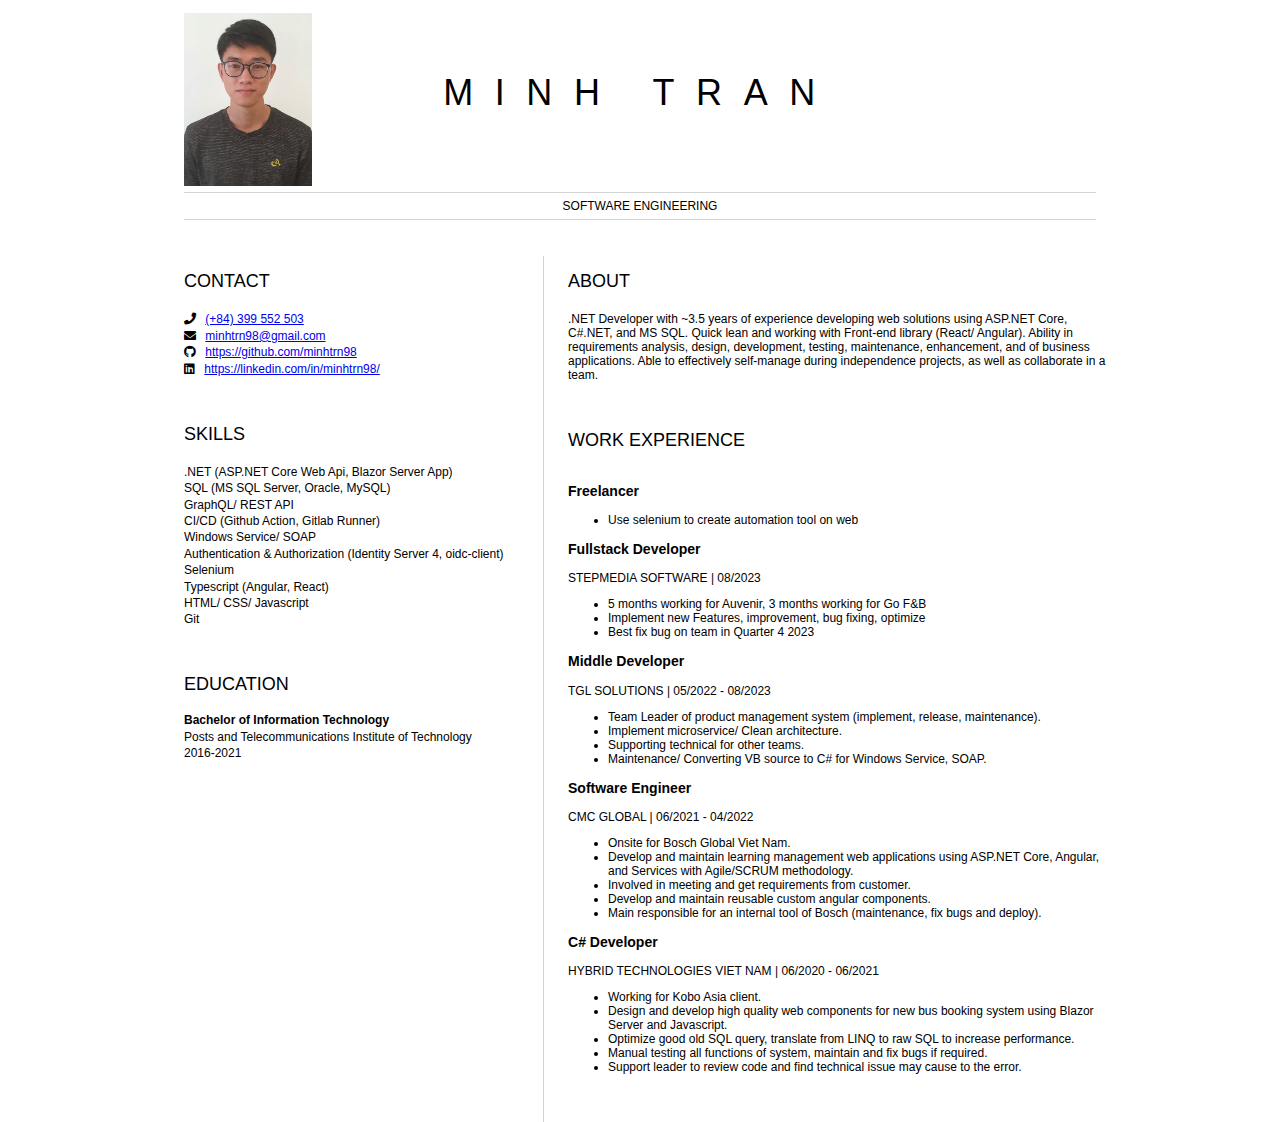
==== index.html @ 991db8da "add step media & freelancer" ====
<html>
  <head>
    <link href="style.css" rel="stylesheet" />
    <link
      rel="stylesheet"
      href="https://cdnjs.cloudflare.com/ajax/libs/font-awesome/5.15.4/css/all.min.css"
    />
    <title>Minh Tran resume</title>
  </head>

  <body>
    <header id="header">
      <img src="./avatar.jpg" id="avatar" title="avatar" />
      <h1><b>MINH</b> TRAN</h1>
      <hr />
      SOFTWARE ENGINEERING
      <hr />
    </header>
    <main>
      <article id="mainLeft">
        <section>
          <h2>CONTACT</h2>
          <p>
            <i class="fa fa-phone" aria-hidden="true"></i>
            <a href="callto:+84399552503">(+84) 399 552 503</a>
          </p>
          <p>
            <i class="fa fa-envelope" aria-hidden="true"></i>
            <a href="mailto:minhtrn98@gmail.com">minhtrn98@gmail.com</a>
          </p>
          <p>
            <i class="fab fa-github" aria-hidden="true"></i>
            <a href="https://github.com/minhtrn98" target="_blank"
              >https://github.com/minhtrn98</a
            >
          </p>
          <p>
            <i class="fab fa-linkedin" aria-hidden="true"></i>
            <a href="https://linkedin.com/in/minhtrn98/" target="_blank"
              >https://linkedin.com/in/minhtrn98/</a
            >
          </p>
        </section>
        <section>
          <h2>SKILLS</h2>
          <p>.NET (ASP.NET Core Web Api, Blazor Server App)</p>
          <p>SQL (MS SQL Server, Oracle, MySQL)</p>
          <p>GraphQL/ REST API</p>
          <p>CI/CD (Github Action, Gitlab Runner)</p>
          <p>Windows Service/ SOAP</p>
          <p>Authentication & Authorization (Identity Server 4, oidc-client)</p>
          <p>Selenium</p>
          <p>Typescript (Angular, React)</p>
          <p>HTML/ CSS/ Javascript</p>
          <p>Git</p>
        </section>
        <section>
          <h2>EDUCATION</h2>
          <b>Bachelor of Information Technology</b>
          <p>Posts and Telecommunications Institute of Technology</p>
          <p>2016-2021</p>
        </section>
      </article>
      <article id="mainRight">
        <section>
          <h2>ABOUT</h2>
          <p>
            .NET Developer with ~3.5 years of experience developing web
            solutions using ASP.NET Core, C#.NET, and MS SQL. Quick lean and
            working with Front-end library (React/ Angular). Ability in
            requirements analysis, design, development, testing, maintenance,
            enhancement, and of business applications. Able to effectively
            self-manage during independence projects, as well as collaborate in
            a team.
          </p>
        </section>
        <section>
          <h2>WORK EXPERIENCE</h2>
          <h3><b>Freelancer</b></h3>
          <ul>
            <li>Use selenium to create automation tool on web</li>
          </ul>
          <h3><b>Fullstack Developer</b></h3>
          <p>STEPMEDIA SOFTWARE | 08/2023</p>
          <ul>
            <li>5 months working for Auvenir, 3 months working for Go F&B</li>
            <li>Implement new Features, improvement, bug fixing, optimize</li>
            <li>Best fix bug on team in Quarter 4 2023</li>
          </ul>
          <h3><b>Middle Developer</b></h3>
          <p>TGL SOLUTIONS | 05/2022 - 08/2023</p>
          <ul>
            <li>
              Team Leader of product management system (implement, release,
              maintenance).
            </li>
            <li>Implement microservice/ Clean architecture.</li>
            <li>Supporting technical for other teams.</li>
            <li>
              Maintenance/ Converting VB source to C# for Windows Service, SOAP.
            </li>
          </ul>
          <h3><b>Software Engineer</b></h3>
          <p>CMC GLOBAL | 06/2021 - 04/2022</p>
          <ul>
            <li>Onsite for Bosch Global Viet Nam.</li>
            <li>
              Develop and maintain learning management web applications using
              ASP.NET Core, Angular, and Services with Agile/SCRUM methodology.
            </li>
            <li>Involved in meeting and get requirements from customer.</li>
            <li>Develop and maintain reusable custom angular components.</li>
            <li>
              Main responsible for an internal tool of Bosch (maintenance, fix
              bugs and deploy).
            </li>
          </ul>
          <h3><b>C# Developer</b></h3>
          <p>HYBRID TECHNOLOGIES VIET NAM | 06/2020 - 06/2021</p>
          <ul>
            <li>Working for Kobo Asia client.</li>
            <li>
              Design and develop high quality web components for new bus booking
              system using Blazor Server and Javascript.
            </li>
            <li>
              Optimize good old SQL query, translate from LINQ to raw SQL to
              increase performance.
            </li>
            <li>
              Manual testing all functions of system, maintain and fix bugs if
              required.
            </li>
            <li>
              Support leader to review code and find technical issue may cause
              to the error.
            </li>
          </ul>
        </section>
      </article>
    </main>
  </body>
</html>
---- style.css ----
body {
  font-family: "Segoe UI", Tahoma, Geneva, Verdana, sans-serif;
  font-size: 12px;
  max-width: 960px;
  margin: auto;
}

h1 {
  font-size: 3em;
  letter-spacing: 0.6em;
  padding-top: 2em;
  padding-bottom: 2em;
}

#header {
  position: relative;
}

#avatar {
  position: absolute;
  height: 14.4em;
  left: 0;
  top: 1.1em;
}

h2 {
  font-size: 1.5em;
  padding-bottom: 1em;
}

main {
  display: grid;
  grid-template-columns: 40% 60%;
  margin-top: 3em;
}

header {
  text-align: center;
  margin: auto 2em;
}

section {
  margin: auto 1em 4em 2em;
}

i {
  margin-right: 0.5em;
}

p {
  margin: 0.2em auto;
}

hr {
  border: none;
  background-color: lightgray;
  height: 1px;
}

h1,
h2 {
  font-weight: 100;
  margin-bottom: 0;
}

#mainLeft {
  border-right: 1px solid lightgray;
}
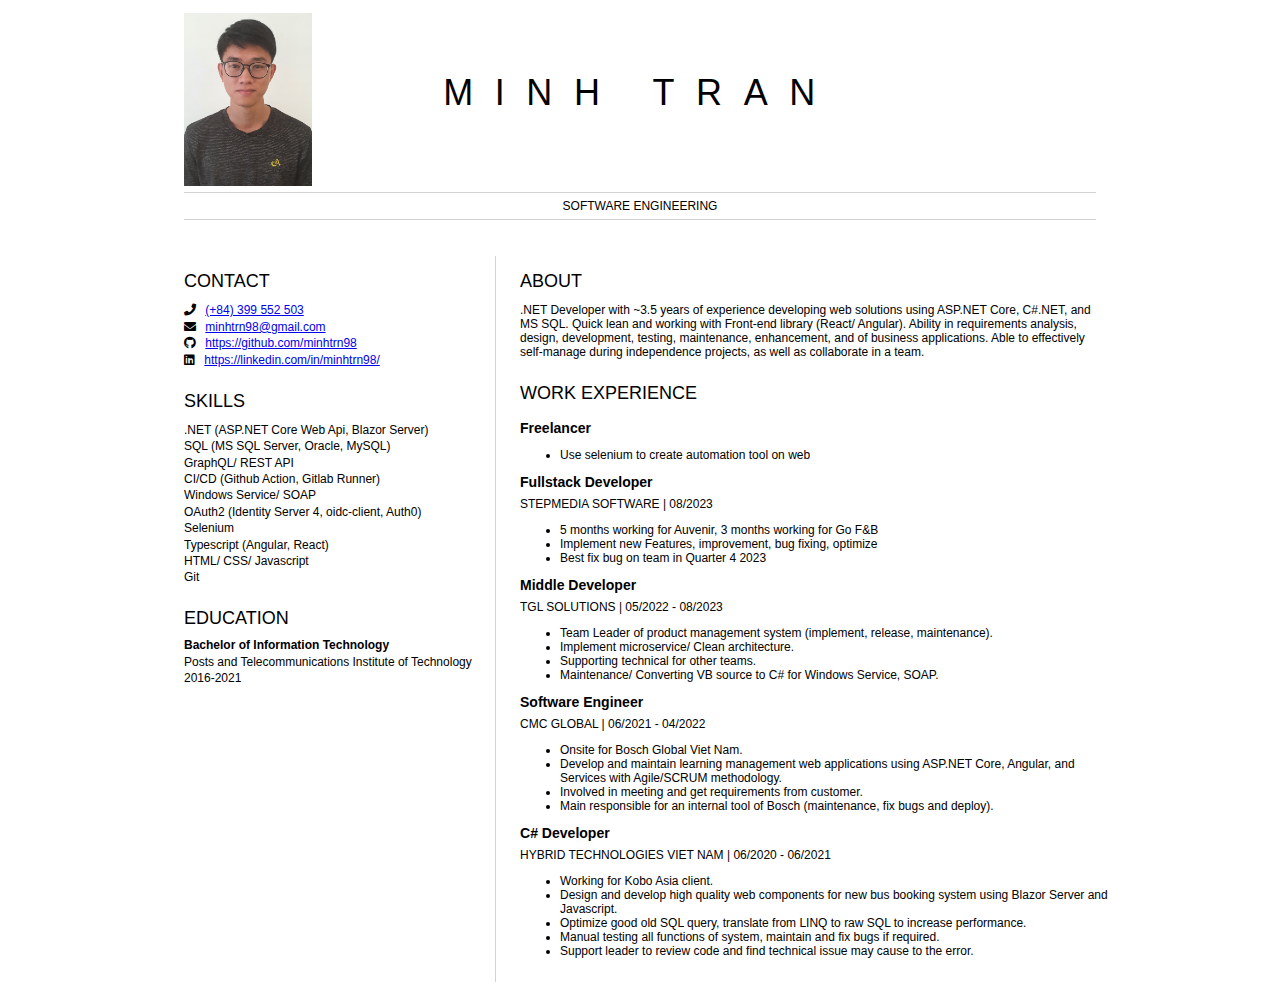
==== commit 9d7b929f: "refactor" ====
--- a/index.html
+++ b/index.html
@@ -43,12 +43,12 @@
         </section>
         <section>
           <h2>SKILLS</h2>
-          <p>.NET (ASP.NET Core Web Api, Blazor Server App)</p>
+          <p>.NET (ASP.NET Core Web Api, Blazor Server)</p>
           <p>SQL (MS SQL Server, Oracle, MySQL)</p>
           <p>GraphQL/ REST API</p>
           <p>CI/CD (Github Action, Gitlab Runner)</p>
           <p>Windows Service/ SOAP</p>
-          <p>Authentication & Authorization (Identity Server 4, oidc-client)</p>
+          <p>OAuth2 (Identity Server 4, oidc-client, Auth0)</p>
           <p>Selenium</p>
           <p>Typescript (Angular, React)</p>
           <p>HTML/ CSS/ Javascript</p>
@@ -109,7 +109,6 @@
               ASP.NET Core, Angular, and Services with Agile/SCRUM methodology.
             </li>
             <li>Involved in meeting and get requirements from customer.</li>
-            <li>Develop and maintain reusable custom angular components.</li>
             <li>
               Main responsible for an internal tool of Bosch (maintenance, fix
               bugs and deploy).
--- a/style.css
+++ b/style.css
@@ -25,12 +25,12 @@
 
 h2 {
   font-size: 1.5em;
-  padding-bottom: 1em;
+  padding-bottom: 0.5em;
 }
 
 main {
   display: grid;
-  grid-template-columns: 40% 60%;
+  grid-template-columns: 35% 65%;
   margin-top: 3em;
 }
 
@@ -40,7 +40,7 @@
 }
 
 section {
-  margin: auto 1em 4em 2em;
+  margin: auto 1em 2em 2em;
 }
 
 i {
@@ -63,6 +63,11 @@
   margin-bottom: 0;
 }
 
+h3 {
+  margin-top: 0.5em;
+  margin-bottom: 0.5em;
+}
+
 #mainLeft {
   border-right: 1px solid lightgray;
 }
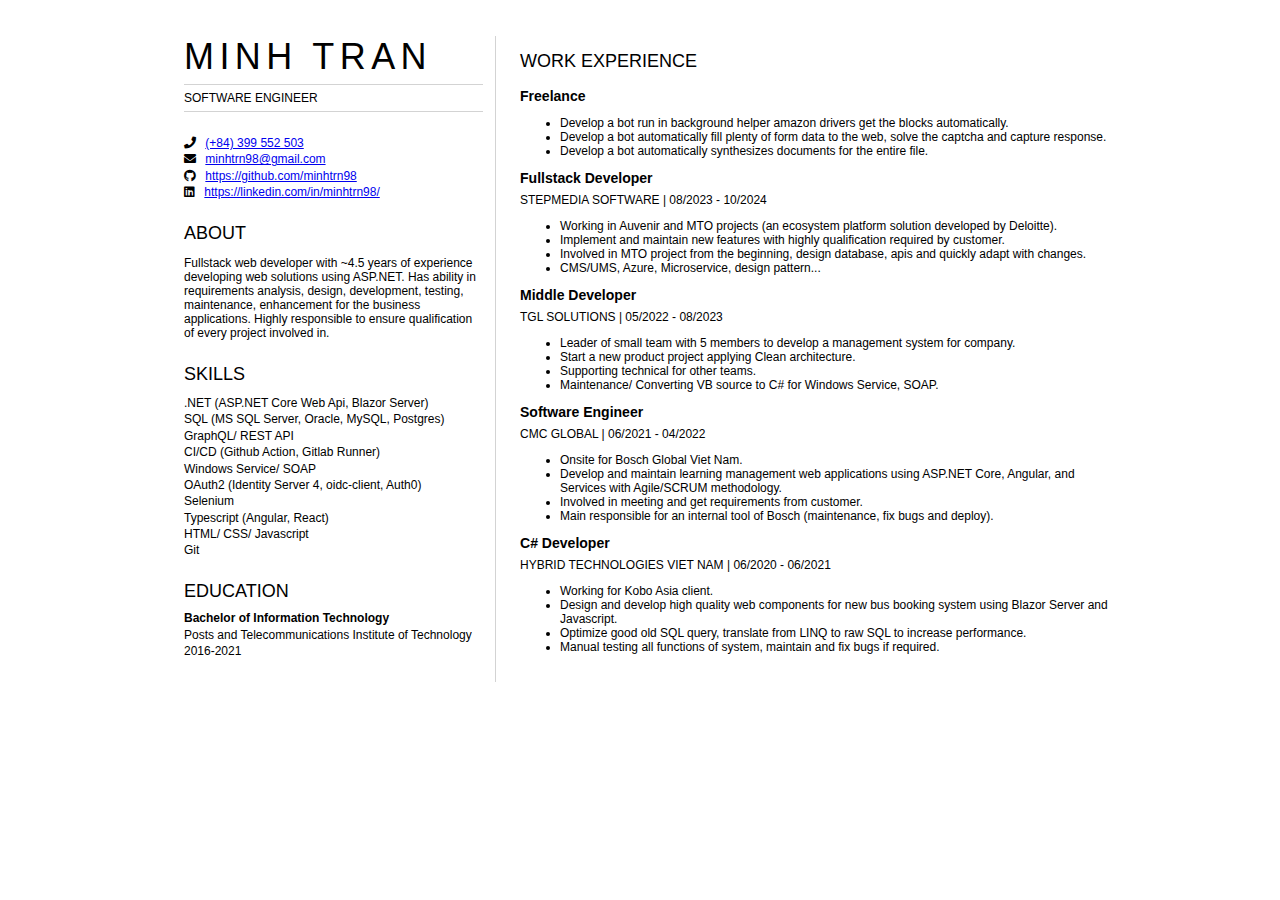
==== commit 67491de7: "refactor: update personal information and styling in index.html and style.css" ====
--- a/index.html
+++ b/index.html
@@ -9,17 +9,15 @@
   </head>
 
   <body>
-    <header id="header">
-      <img src="./avatar.jpg" id="avatar" title="avatar" />
-      <h1><b>MINH</b> TRAN</h1>
-      <hr />
-      SOFTWARE ENGINEERING
-      <hr />
-    </header>
     <main>
       <article id="mainLeft">
+        <section class="name">
+          <h1><b>MINH</b> TRAN</h1>
+          <hr />
+          SOFTWARE ENGINEER
+          <hr />
+        </section>
         <section>
-          <h2>CONTACT</h2>
           <p>
             <i class="fa fa-phone" aria-hidden="true"></i>
             <a href="callto:+84399552503">(+84) 399 552 503</a>
@@ -42,9 +40,19 @@
           </p>
         </section>
         <section>
+          <h2>ABOUT</h2>
+          <p>
+            Fullstack web developer with ~4.5 years of experience developing web
+            solutions using ASP.NET. Has ability in requirements analysis,
+            design, development, testing, maintenance, enhancement for the
+            business applications. Highly responsible to ensure qualification of
+            every project involved in.
+          </p>
+        </section>
+        <section>
           <h2>SKILLS</h2>
           <p>.NET (ASP.NET Core Web Api, Blazor Server)</p>
-          <p>SQL (MS SQL Server, Oracle, MySQL)</p>
+          <p>SQL (MS SQL Server, Oracle, MySQL, Postgres)</p>
           <p>GraphQL/ REST API</p>
           <p>CI/CD (Github Action, Gitlab Runner)</p>
           <p>Windows Service/ SOAP</p>
@@ -63,38 +71,47 @@
       </article>
       <article id="mainRight">
         <section>
-          <h2>ABOUT</h2>
-          <p>
-            .NET Developer with ~3.5 years of experience developing web
-            solutions using ASP.NET Core, C#.NET, and MS SQL. Quick lean and
-            working with Front-end library (React/ Angular). Ability in
-            requirements analysis, design, development, testing, maintenance,
-            enhancement, and of business applications. Able to effectively
-            self-manage during independence projects, as well as collaborate in
-            a team.
-          </p>
-        </section>
-        <section>
           <h2>WORK EXPERIENCE</h2>
-          <h3><b>Freelancer</b></h3>
+          <h3><b>Freelance</b></h3>
           <ul>
-            <li>Use selenium to create automation tool on web</li>
+            <li>
+              Develop a bot run in background helper amazon drivers get the
+              blocks automatically.
+            </li>
+            <li>
+              Develop a bot automatically fill plenty of form data to the web,
+              solve the captcha and capture response.
+            </li>
+            <li>
+              Develop a bot automatically synthesizes documents for the entire
+              file.
+            </li>
           </ul>
           <h3><b>Fullstack Developer</b></h3>
-          <p>STEPMEDIA SOFTWARE | 08/2023</p>
+          <p>STEPMEDIA SOFTWARE | 08/2023 - 10/2024</p>
           <ul>
-            <li>5 months working for Auvenir, 3 months working for Go F&B</li>
-            <li>Implement new Features, improvement, bug fixing, optimize</li>
-            <li>Best fix bug on team in Quarter 4 2023</li>
+            <li>
+              Working in Auvenir and MTO projects (an ecosystem platform
+              solution developed by Deloitte).
+            </li>
+            <li>
+              Implement and maintain new features with highly qualification
+              required by customer.
+            </li>
+            <li>
+              Involved in MTO project from the beginning, design database, apis
+              and quickly adapt with changes.
+            </li>
+            <li>CMS/UMS, Azure, Microservice, design pattern...</li>
           </ul>
           <h3><b>Middle Developer</b></h3>
           <p>TGL SOLUTIONS | 05/2022 - 08/2023</p>
           <ul>
             <li>
-              Team Leader of product management system (implement, release,
-              maintenance).
+              Leader of small team with 5 members to develop a management system
+              for company.
             </li>
-            <li>Implement microservice/ Clean architecture.</li>
+            <li>Start a new product project applying Clean architecture.</li>
             <li>Supporting technical for other teams.</li>
             <li>
               Maintenance/ Converting VB source to C# for Windows Service, SOAP.
@@ -130,7 +147,7 @@
               Manual testing all functions of system, maintain and fix bugs if
               required.
             </li>
-            <li>
+            <li style="display: none">
               Support leader to review code and find technical issue may cause
               to the error.
             </li>
--- a/style.css
+++ b/style.css
@@ -5,12 +5,12 @@
   margin: auto;
 }
 
-h1 {
+/* h1 {
   font-size: 3em;
   letter-spacing: 0.6em;
   padding-top: 2em;
   padding-bottom: 2em;
-}
+} */
 
 #header {
   position: relative;
@@ -70,4 +70,12 @@
 
 #mainLeft {
   border-right: 1px solid lightgray;
+
+  section.name {
+    h1 {
+      font-size: 3em;
+      letter-spacing: 0.15em;
+      margin-top: 0 !important;
+    }
+  }
 }
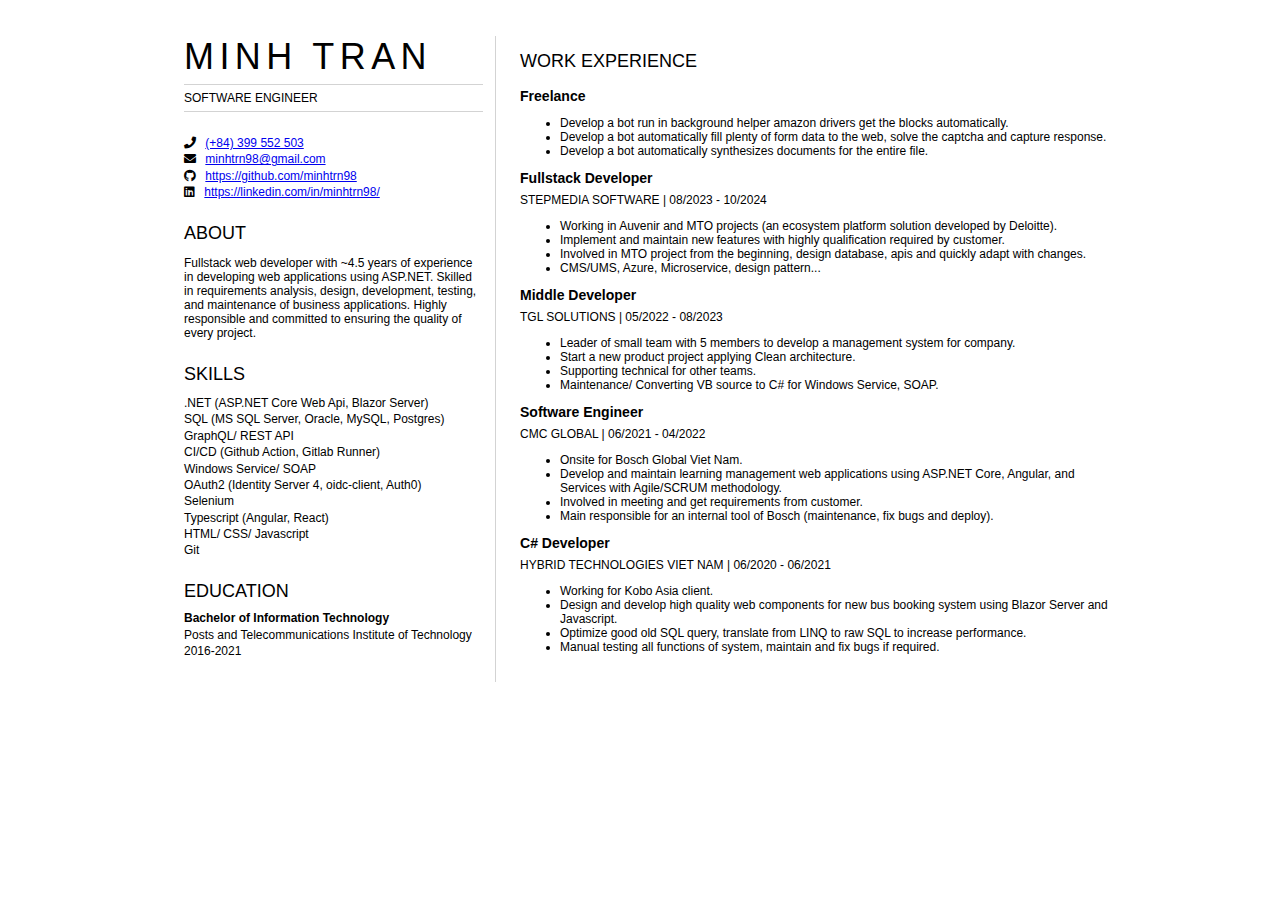
==== commit 5911dbd0: "refactor: update personal information and styling in index.html and style.css" ====
--- a/index.html
+++ b/index.html
@@ -42,11 +42,11 @@
         <section>
           <h2>ABOUT</h2>
           <p>
-            Fullstack web developer with ~4.5 years of experience developing web
-            solutions using ASP.NET. Has ability in requirements analysis,
-            design, development, testing, maintenance, enhancement for the
-            business applications. Highly responsible to ensure qualification of
-            every project involved in.
+            Fullstack web developer with ~4.5 years of experience in developing
+            web applications using ASP.NET. Skilled in requirements analysis,
+            design, development, testing, and maintenance of business
+            applications. Highly responsible and committed to ensuring the
+            quality of every project.
           </p>
         </section>
         <section>
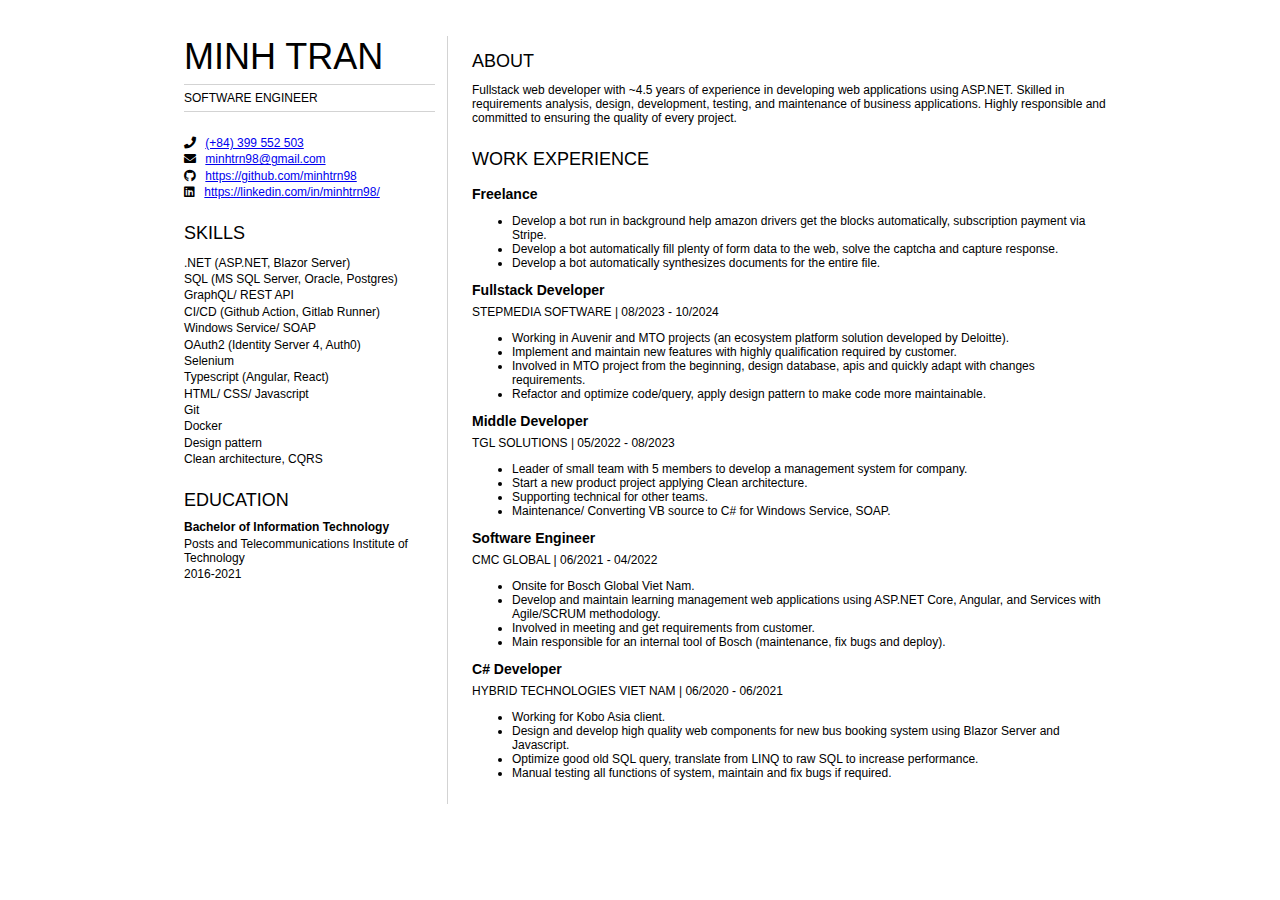
==== commit f775b256: "refactor: Update personal information, skills, and styling in index.html and style.css" ====
--- a/index.html
+++ b/index.html
@@ -40,6 +40,30 @@
           </p>
         </section>
         <section>
+          <h2>SKILLS</h2>
+          <p>.NET (ASP.NET, Blazor Server)</p>
+          <p>SQL (MS SQL Server, Oracle, Postgres)</p>
+          <p>GraphQL/ REST API</p>
+          <p>CI/CD (Github Action, Gitlab Runner)</p>
+          <p>Windows Service/ SOAP</p>
+          <p>OAuth2 (Identity Server 4, Auth0)</p>
+          <p>Selenium</p>
+          <p>Typescript (Angular, React)</p>
+          <p>HTML/ CSS/ Javascript</p>
+          <p>Git</p>
+          <p>Docker</p>
+          <p>Design pattern</p>
+          <p>Clean architecture, CQRS</p>
+        </section>
+        <section>
+          <h2>EDUCATION</h2>
+          <b>Bachelor of Information Technology</b>
+          <p>Posts and Telecommunications Institute of Technology</p>
+          <p>2016-2021</p>
+        </section>
+      </article>
+      <article id="mainRight">
+        <section>
           <h2>ABOUT</h2>
           <p>
             Fullstack web developer with ~4.5 years of experience in developing
@@ -50,33 +74,12 @@
           </p>
         </section>
         <section>
-          <h2>SKILLS</h2>
-          <p>.NET (ASP.NET Core Web Api, Blazor Server)</p>
-          <p>SQL (MS SQL Server, Oracle, MySQL, Postgres)</p>
-          <p>GraphQL/ REST API</p>
-          <p>CI/CD (Github Action, Gitlab Runner)</p>
-          <p>Windows Service/ SOAP</p>
-          <p>OAuth2 (Identity Server 4, oidc-client, Auth0)</p>
-          <p>Selenium</p>
-          <p>Typescript (Angular, React)</p>
-          <p>HTML/ CSS/ Javascript</p>
-          <p>Git</p>
-        </section>
-        <section>
-          <h2>EDUCATION</h2>
-          <b>Bachelor of Information Technology</b>
-          <p>Posts and Telecommunications Institute of Technology</p>
-          <p>2016-2021</p>
-        </section>
-      </article>
-      <article id="mainRight">
-        <section>
           <h2>WORK EXPERIENCE</h2>
           <h3><b>Freelance</b></h3>
           <ul>
             <li>
-              Develop a bot run in background helper amazon drivers get the
-              blocks automatically.
+              Develop a bot run in background help amazon drivers get the blocks
+              automatically, subscription payment via Stripe.
             </li>
             <li>
               Develop a bot automatically fill plenty of form data to the web,
@@ -100,9 +103,12 @@
             </li>
             <li>
               Involved in MTO project from the beginning, design database, apis
-              and quickly adapt with changes.
+              and quickly adapt with changes requirements.
             </li>
-            <li>CMS/UMS, Azure, Microservice, design pattern...</li>
+            <li>
+              Refactor and optimize code/query, apply design pattern to make
+              code more maintainable.
+            </li>
           </ul>
           <h3><b>Middle Developer</b></h3>
           <p>TGL SOLUTIONS | 05/2022 - 08/2023</p>
--- a/style.css
+++ b/style.css
@@ -30,7 +30,7 @@
 
 main {
   display: grid;
-  grid-template-columns: 35% 65%;
+  grid-template-columns: 30% 70%;
   margin-top: 3em;
 }
 
@@ -74,7 +74,7 @@
   section.name {
     h1 {
       font-size: 3em;
-      letter-spacing: 0.15em;
+      /* letter-spacing: 0.15em; */
       margin-top: 0 !important;
     }
   }
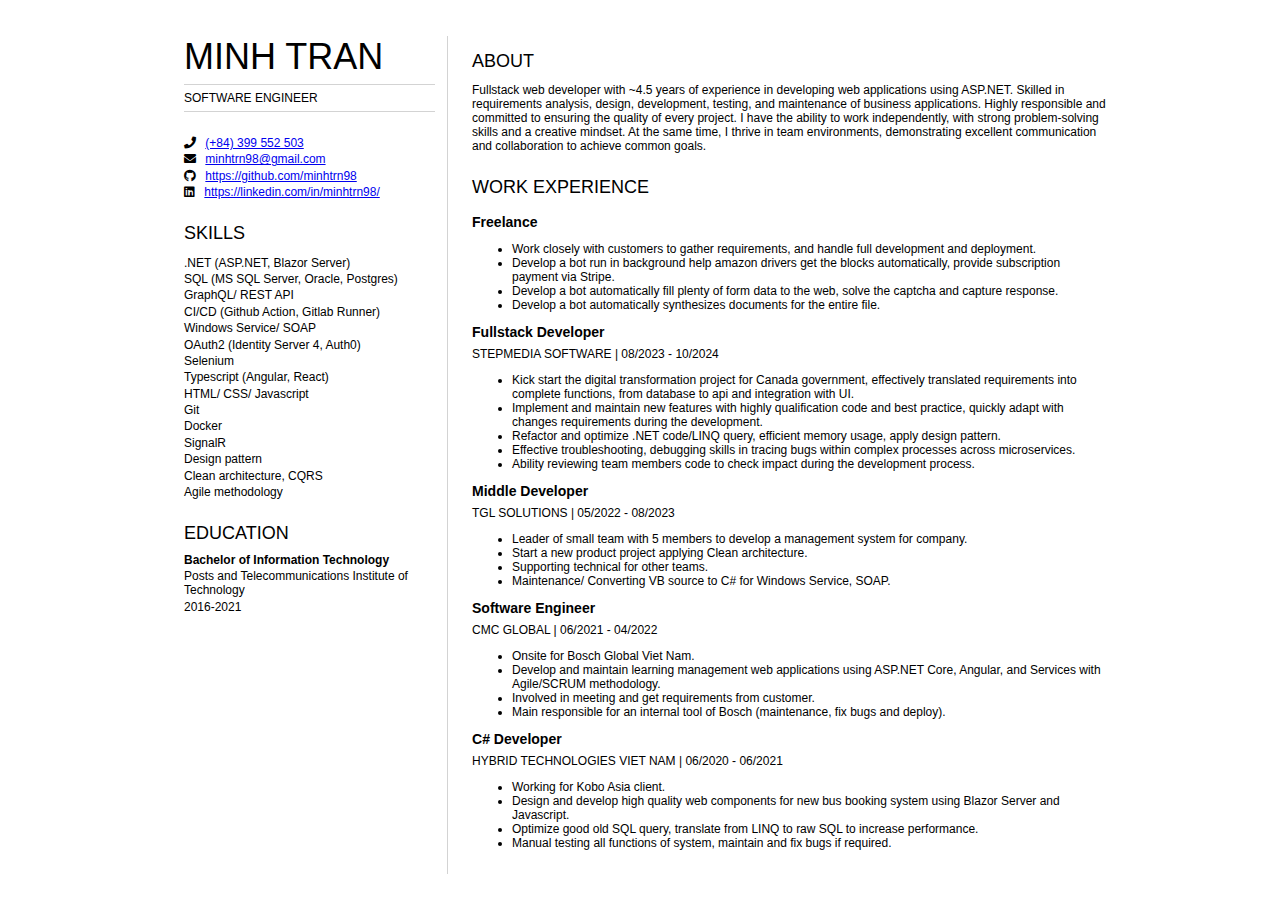
==== commit e9337afe: "update" ====
--- a/index.html
+++ b/index.html
@@ -52,8 +52,10 @@
           <p>HTML/ CSS/ Javascript</p>
           <p>Git</p>
           <p>Docker</p>
+          <p>SignalR</p>
           <p>Design pattern</p>
           <p>Clean architecture, CQRS</p>
+          <p>Agile methodology</p>
         </section>
         <section>
           <h2>EDUCATION</h2>
@@ -70,7 +72,10 @@
             web applications using ASP.NET. Skilled in requirements analysis,
             design, development, testing, and maintenance of business
             applications. Highly responsible and committed to ensuring the
-            quality of every project.
+            quality of every project. I have the ability to work independently,
+            with strong problem-solving skills and a creative mindset. At the
+            same time, I thrive in team environments, demonstrating excellent
+            communication and collaboration to achieve common goals.
           </p>
         </section>
         <section>
@@ -78,8 +83,12 @@
           <h3><b>Freelance</b></h3>
           <ul>
             <li>
+              Work closely with customers to gather requirements, and handle
+              full development and deployment.
+            </li>
+            <li>
               Develop a bot run in background help amazon drivers get the blocks
-              automatically, subscription payment via Stripe.
+              automatically, provide subscription payment via Stripe.
             </li>
             <li>
               Develop a bot automatically fill plenty of form data to the web,
@@ -94,20 +103,26 @@
           <p>STEPMEDIA SOFTWARE | 08/2023 - 10/2024</p>
           <ul>
             <li>
-              Working in Auvenir and MTO projects (an ecosystem platform
-              solution developed by Deloitte).
+              Kick start the digital transformation project for Canada
+              government, effectively translated requirements into complete
+              functions, from database to api and integration with UI.
             </li>
             <li>
-              Implement and maintain new features with highly qualification
-              required by customer.
+              Implement and maintain new features with highly qualification code
+              and best practice, quickly adapt with changes requirements during
+              the development.
             </li>
             <li>
-              Involved in MTO project from the beginning, design database, apis
-              and quickly adapt with changes requirements.
+              Refactor and optimize .NET code/LINQ query, efficient memory
+              usage, apply design pattern.
             </li>
             <li>
-              Refactor and optimize code/query, apply design pattern to make
-              code more maintainable.
+              Effective troubleshooting, debugging skills in tracing bugs within
+              complex processes across microservices.
+            </li>
+            <li>
+              Ability reviewing team members code to check impact during the
+              development process.
             </li>
           </ul>
           <h3><b>Middle Developer</b></h3>
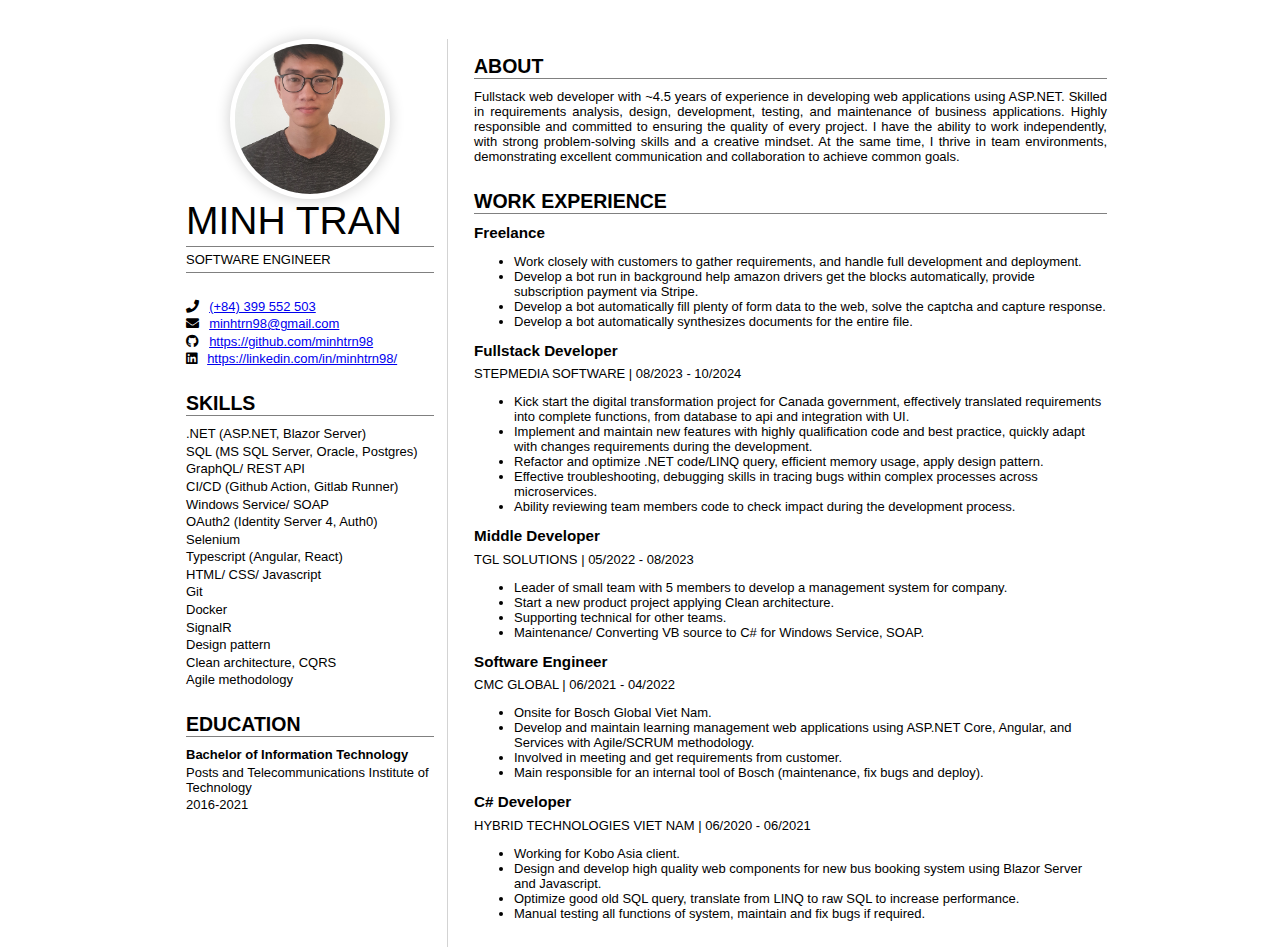
==== commit f4de7876: "update" ====
--- a/index.html
+++ b/index.html
@@ -12,12 +12,15 @@
     <main>
       <article id="mainLeft">
         <section class="name">
+          <div id="avatar-block">
+            <div class="circle">
+              <img src="avatar.jpg" alt="Avatar" id="avatar" />
+            </div>
+          </div>
           <h1><b>MINH</b> TRAN</h1>
-          <hr />
-          SOFTWARE ENGINEER
-          <hr />
+          <p id="level">SOFTWARE ENGINEER</p>
         </section>
-        <section>
+        <section id="contact">
           <p>
             <i class="fa fa-phone" aria-hidden="true"></i>
             <a href="callto:+84399552503">(+84) 399 552 503</a>
@@ -67,7 +70,7 @@
       <article id="mainRight">
         <section>
           <h2>ABOUT</h2>
-          <p>
+          <p id="about">
             Fullstack web developer with ~4.5 years of experience in developing
             web applications using ASP.NET. Skilled in requirements analysis,
             design, development, testing, and maintenance of business
--- a/style.css
+++ b/style.css
@@ -1,31 +1,34 @@
 body {
-  font-family: "Segoe UI", Tahoma, Geneva, Verdana, sans-serif;
-  font-size: 12px;
+  font-family: "Calibri", "Segoe UI", Tahoma, Geneva, Verdana, sans-serif;
+  font-size: 13px;
   max-width: 960px;
   margin: auto;
 }
 
-/* h1 {
-  font-size: 3em;
-  letter-spacing: 0.6em;
-  padding-top: 2em;
-  padding-bottom: 2em;
-} */
-
 #header {
   position: relative;
 }
+#avatar-block {
+  display: flex;
+  justify-content: center;
+  .circle {
+    width: 150px;
+    height: 150px;
+    border-radius: 50%;
+    border: 5px solid white;
+    box-shadow: 0 0 15px rgba(0, 0, 0, 0.2);
+    overflow: hidden;
+    display: flex;
+    justify-content: center;
+    align-items: center;
+    background-color: #f0f0f0;
+  }
 
-#avatar {
-  position: absolute;
-  height: 14.4em;
-  left: 0;
-  top: 1.1em;
-}
-
-h2 {
-  font-size: 1.5em;
-  padding-bottom: 0.5em;
+  .circle img {
+    width: 100%;
+    height: 100%;
+    object-fit: cover;
+  }
 }
 
 main {
@@ -43,6 +46,10 @@
   margin: auto 1em 2em 2em;
 }
 
+section#contact {
+  margin-right: 0 !important;
+}
+
 i {
   margin-right: 0.5em;
 }
@@ -51,16 +58,31 @@
   margin: 0.2em auto;
 }
 
+p#about {
+  text-align: justify;
+}
+
+p#level {
+  border-top: 1px solid gray;
+  border-bottom: 1px solid gray;
+  padding: 5px 0;
+}
+
 hr {
   border: none;
   background-color: lightgray;
   height: 1px;
 }
 
-h1,
-h2 {
+h1 {
   font-weight: 100;
   margin-bottom: 0;
+}
+
+h2 {
+  font-size: 1.5em;
+  margin-bottom: 0.5em;
+  border-bottom: 1px solid gray;
 }
 
 h3 {
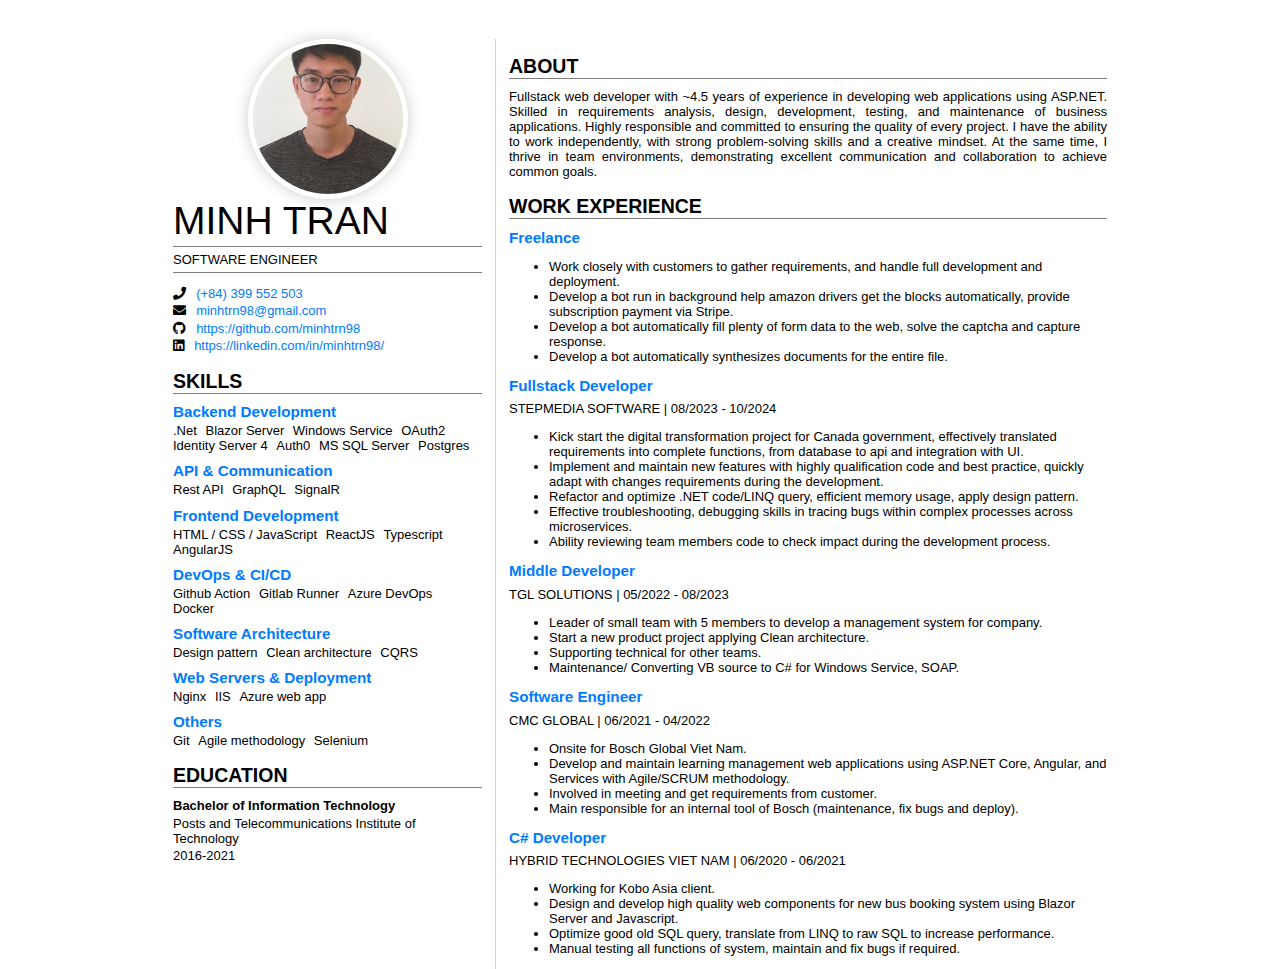
==== commit e76e6904: "update new style" ====
--- a/index.html
+++ b/index.html
@@ -44,21 +44,78 @@
         </section>
         <section>
           <h2>SKILLS</h2>
-          <p>.NET (ASP.NET, Blazor Server)</p>
-          <p>SQL (MS SQL Server, Oracle, Postgres)</p>
-          <p>GraphQL/ REST API</p>
-          <p>CI/CD (Github Action, Gitlab Runner)</p>
-          <p>Windows Service/ SOAP</p>
-          <p>OAuth2 (Identity Server 4, Auth0)</p>
-          <p>Selenium</p>
-          <p>Typescript (Angular, React)</p>
-          <p>HTML/ CSS/ Javascript</p>
-          <p>Git</p>
-          <p>Docker</p>
-          <p>SignalR</p>
-          <p>Design pattern</p>
-          <p>Clean architecture, CQRS</p>
-          <p>Agile methodology</p>
+          <div class="skills-container">
+            <div class="category">
+              <h3>Backend Development</h3>
+              <ul>
+                <li>.Net</li>
+                <li>Blazor Server</li>
+                <!-- <li>Entity framework</li> -->
+                <li>Windows Service</li>
+                <li>OAuth2</li>
+                <li>Identity Server 4</li>
+                <li>Auth0</li>
+                <li>MS SQL Server</li>
+                <li>Postgres</li>
+              </ul>
+            </div>
+
+            <div class="category">
+              <h3>API & Communication</h3>
+              <ul>
+                <li>Rest API</li>
+                <li>GraphQL</li>
+                <li>SignalR</li>
+              </ul>
+            </div>
+
+            <div class="category">
+              <h3>Frontend Development</h3>
+              <ul>
+                <li>HTML / CSS / JavaScript</li>
+                <li>ReactJS</li>
+                <li>Typescript</li>
+                <li>AngularJS</li>
+              </ul>
+            </div>
+
+            <div class="category">
+              <h3>DevOps & CI/CD</h3>
+              <ul>
+                <li>Github Action</li>
+                <li>Gitlab Runner</li>
+                <li>Azure DevOps</li>
+                <li>Docker</li>
+              </ul>
+            </div>
+
+            <div class="category">
+              <h3>Software Architecture</h3>
+              <ul>
+                <li>Design pattern</li>
+                <li>Clean architecture</li>
+                <li>CQRS</li>
+              </ul>
+            </div>
+
+            <div class="category">
+              <h3>Web Servers & Deployment</h3>
+              <ul>
+                <li>Nginx</li>
+                <li>IIS</li>
+                <li>Azure web app</li>
+              </ul>
+            </div>
+
+            <div class="category">
+              <h3>Others</h3>
+              <ul>
+                <li>Git</li>
+                <li>Agile methodology</li>
+                <li>Selenium</li>
+              </ul>
+            </div>
+          </div>
         </section>
         <section>
           <h2>EDUCATION</h2>
--- a/style.css
+++ b/style.css
@@ -5,49 +5,14 @@
   margin: auto;
 }
 
-#header {
-  position: relative;
-}
-#avatar-block {
-  display: flex;
-  justify-content: center;
-  .circle {
-    width: 150px;
-    height: 150px;
-    border-radius: 50%;
-    border: 5px solid white;
-    box-shadow: 0 0 15px rgba(0, 0, 0, 0.2);
-    overflow: hidden;
-    display: flex;
-    justify-content: center;
-    align-items: center;
-    background-color: #f0f0f0;
-  }
-
-  .circle img {
-    width: 100%;
-    height: 100%;
-    object-fit: cover;
-  }
-}
-
 main {
   display: grid;
-  grid-template-columns: 30% 70%;
+  grid-template-columns: 35% 65%;
   margin-top: 3em;
 }
 
-header {
-  text-align: center;
-  margin: auto 2em;
-}
-
 section {
-  margin: auto 1em 2em 2em;
-}
-
-section#contact {
-  margin-right: 0 !important;
+  margin: auto 1em 1em 1em;
 }
 
 i {
@@ -56,16 +21,6 @@
 
 p {
   margin: 0.2em auto;
-}
-
-p#about {
-  text-align: justify;
-}
-
-p#level {
-  border-top: 1px solid gray;
-  border-bottom: 1px solid gray;
-  padding: 5px 0;
 }
 
 hr {
@@ -85,19 +40,82 @@
   border-bottom: 1px solid gray;
 }
 
-h3 {
-  margin-top: 0.5em;
-  margin-bottom: 0.5em;
-}
-
 #mainLeft {
   border-right: 1px solid lightgray;
 
   section.name {
     h1 {
       font-size: 3em;
-      /* letter-spacing: 0.15em; */
       margin-top: 0 !important;
     }
   }
+
+  section#contact {
+    margin-right: 0 !important;
+    a {
+      color: #007bff;
+      text-decoration: none;
+    }
+  }
+
+  p#level {
+    border-top: 1px solid gray;
+    border-bottom: 1px solid gray;
+    padding: 5px 0;
+  }
+
+  #avatar-block {
+    display: flex;
+    justify-content: center;
+
+    .circle {
+      width: 150px;
+      height: 150px;
+      border-radius: 50%;
+      border: 5px solid white;
+      box-shadow: 0 0 15px rgba(0, 0, 0, 0.2);
+      overflow: hidden;
+      display: flex;
+      justify-content: center;
+      align-items: center;
+      background-color: #f0f0f0;
+    }
+
+    .circle img {
+      width: 100%;
+      height: 100%;
+      object-fit: cover;
+    }
+  }
+
+  .skills-container {
+    .category h3 {
+      color: #007bff;
+      margin: 0;
+      margin-bottom: 0.2em;
+    }
+
+    .category ul {
+      list-style-type: none;
+      padding-left: 0;
+      margin: 0 0 0.7em 0;
+    }
+
+    .category li {
+      display: inline;
+      margin-right: 5px;
+    }
+  }
 }
+
+#mainRight {
+  p#about {
+    text-align: justify;
+  }
+
+  h3 {
+    margin-top: 0.5em;
+    margin-bottom: 0.5em;
+    color: #007bff;
+  }
+}
